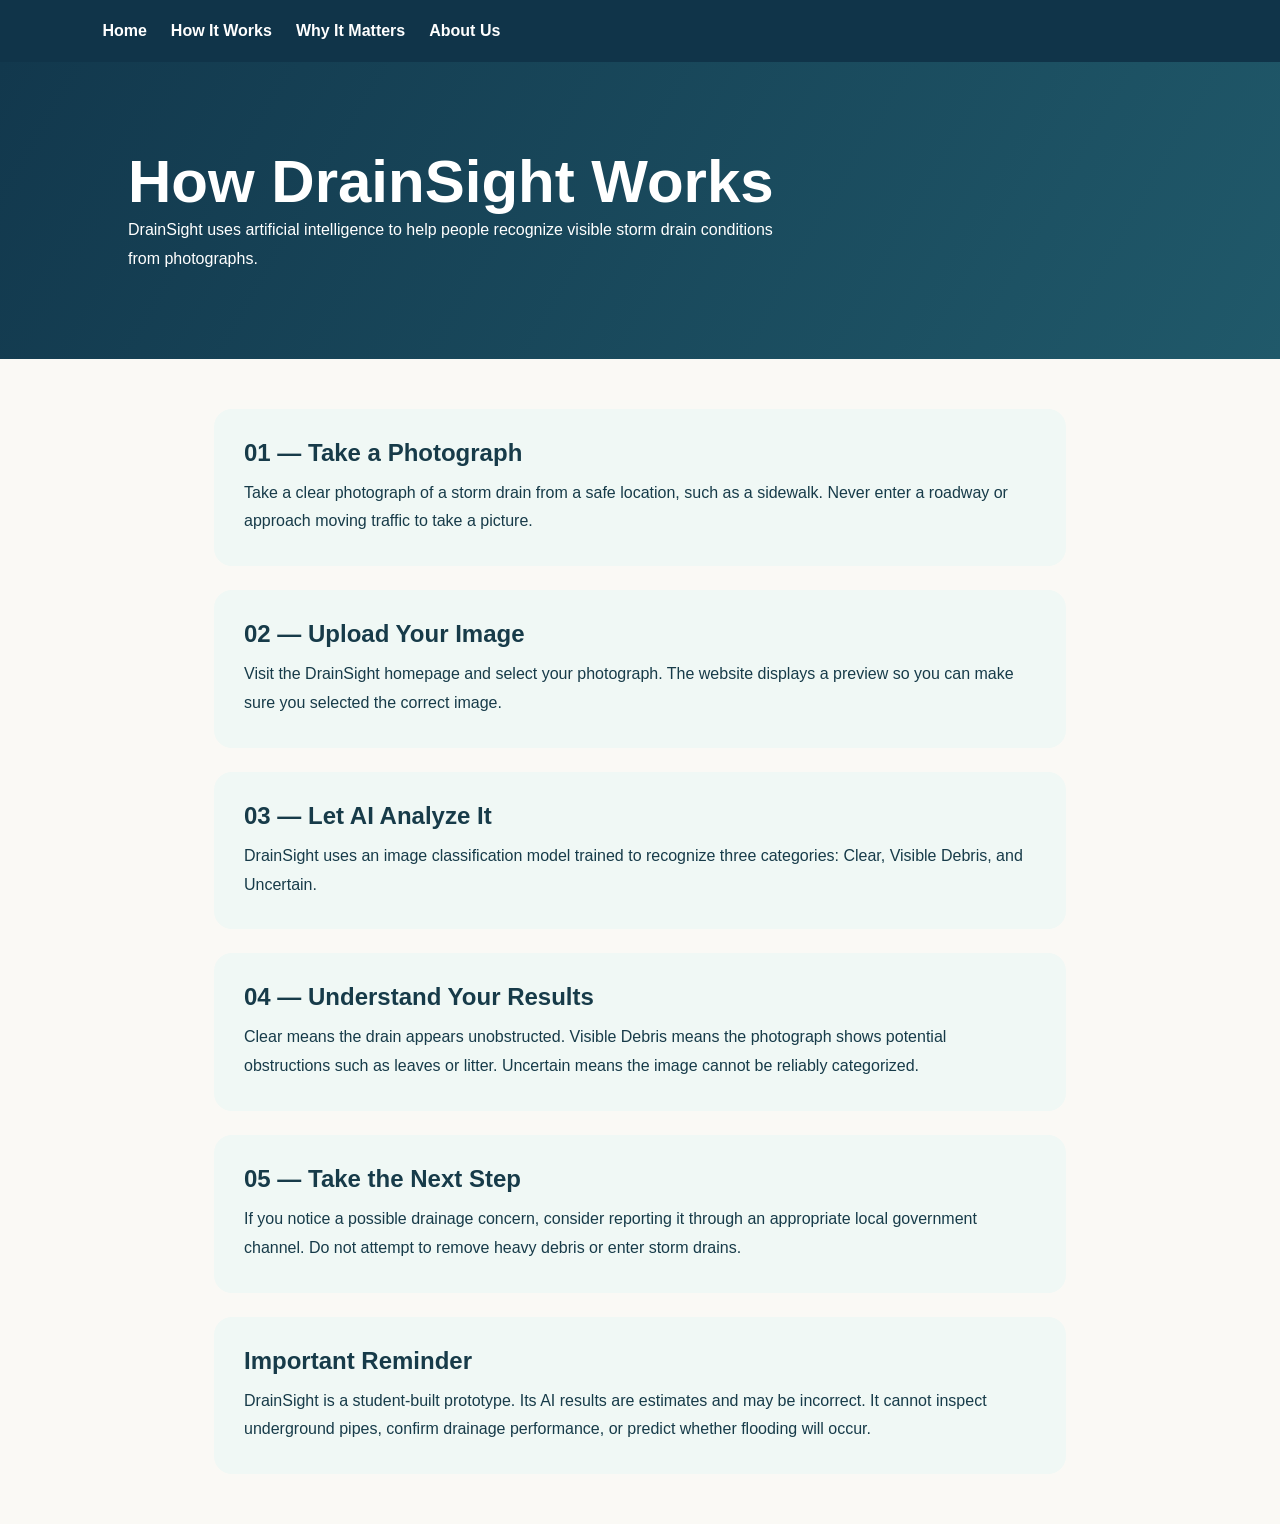
==== how-it-works.html @ e40eb4f8 "Create how-it-works.html" ====
<!DOCTYPE html>
<html lang="en">
<head>
  <meta charset="UTF-8">
  <meta name="viewport" content="width=device-width, initial-scale=1.0">
  <title>How It Works | DrainSight</title>
  <link rel="stylesheet" href="style.css">
  <style>
    .info-nav {
      background: #103449;
      padding: 22px 8%;
      display: flex;
      flex-wrap: wrap;
      gap: 24px;
    }
    .info-nav a {
      color: white;
      text-decoration: none;
      font-weight: 600;
    }
    .info-nav a:hover { color: #80dcc8; }
    .info-hero {
      background: linear-gradient(120deg,#12384d,#20596a);
      color: white;
      padding: 85px 10%;
    }
    .info-hero h1 { font-size: clamp(36px,5vw,60px); }
    .info-hero p { max-width: 650px; line-height: 1.8; }
    .info-content {
      max-width: 900px;
      margin: 50px auto;
      padding: 0 24px;
    }
    .info-card {
      background: #f0f8f5;
      padding: 30px;
      border-radius: 18px;
      margin-bottom: 24px;
      color: #173b49;
    }
    .info-card h2 { margin-bottom: 12px; }
    .info-card p { line-height: 1.8; }
  </style>
</head>
<body>

<nav class="info-nav">
  <a href="index.html">Home</a>
  <a href="how-it-works.html">How It Works</a>
  <a href="why-it-matters.html">Why It Matters</a>
  <a href="about.html">About Us</a>
</nav>

<section class="info-hero">
  <h1>How DrainSight Works</h1>
  <p>
    DrainSight uses artificial intelligence to help people
    recognize visible storm drain conditions from photographs.
  </p>
</section>

<main class="info-content">

  <section class="info-card">
    <h2>01 — Take a Photograph</h2>
    <p>
      Take a clear photograph of a storm drain from a safe
      location, such as a sidewalk. Never enter a roadway
      or approach moving traffic to take a picture.
    </p>
  </section>

  <section class="info-card">
    <h2>02 — Upload Your Image</h2>
    <p>
      Visit the DrainSight homepage and select your photograph.
      The website displays a preview so you can make sure
      you selected the correct image.
    </p>
  </section>

  <section class="info-card">
    <h2>03 — Let AI Analyze It</h2>
    <p>
      DrainSight uses an image classification model trained
      to recognize three categories: Clear, Visible Debris,
      and Uncertain.
    </p>
  </section>

  <section class="info-card">
    <h2>04 — Understand Your Results</h2>
    <p>
      Clear means the drain appears unobstructed.
      Visible Debris means the photograph shows potential
      obstructions such as leaves or litter.
      Uncertain means the image cannot be reliably categorized.
    </p>
  </section>

  <section class="info-card">
    <h2>05 — Take the Next Step</h2>
    <p>
      If you notice a possible drainage concern, consider
      reporting it through an appropriate local government
      channel. Do not attempt to remove heavy debris or
      enter storm drains.
    </p>
  </section>

  <section class="info-card">
    <h2>Important Reminder</h2>
    <p>
      DrainSight is a student-built prototype. Its AI results
      are estimates and may be incorrect. It cannot inspect
      underground pipes, confirm drainage performance,
      or predict whether flooding will occur.
    </p>
  </section>

</main>

</body>
</html>
---- style.css ----
:root {
  --navy: #173b49;
  --ocean: #dcefeb;
  --mint: #a8d9ca;
  --green: #397f70;
  --coral: #e99b82;
  --cream: #faf9f5;
  --white: #ffffff;
  --text: #29434a;
  --muted: #7d9292;
  --border: #e7eeea;
}

* {
  box-sizing: border-box;
  margin: 0;
  padding: 0;
}

html {
  scroll-behavior: smooth;
}

body {
  font-family: "DM Sans", sans-serif;
  background: var(--cream);
  color: var(--text);
}

.topbar {
  height: 88px;
  padding: 0 8%;
  display: flex;
  align-items: center;
  justify-content: space-between;
  background: var(--white);
}

.brand {
  display: flex;
  align-items: center;
  gap: 12px;
  text-decoration: none;
  color: var(--navy);
}

.brand-icon {
  width: 43px;
  height: 43px;
  border-radius: 14px;
  background: var(--ocean);
  display: grid;
  place-items: center;
  font-size: 27px;
  color: var(--green);
}

.brand h1 {
  font-family: "Manrope", sans-serif;
  font-size: 24px;
  font-weight: 800;
  letter-spacing: -1px;
}

.brand h1 span,
.footer-brand span {
  color: var(--coral);
}

.brand p {
  font-size: 9px;
  letter-spacing: 2px;
  color: var(--muted);
  font-weight: 700;
}

.live-status {
  color: var(--green);
  font-size: 10px;
  font-weight: 800;
  letter-spacing: 1.5px;
}

.live-dot {
  display: inline-block;
  width: 8px;
  height: 8px;
  background: #69b995;
  border-radius: 50%;
  margin-right: 6px;
}

.hero {
  background: #e4f1ed;
  padding: 85px 10%;
  min-height: 470px;
  display: flex;
  align-items: center;
  justify-content: space-between;
  overflow: hidden;
  position: relative;
}

.hero-content {
  max-width: 550px;
  z-index: 2;
}

.eyebrow,
.section-tag {
  font-size: 10px;
  font-weight: 800;
  letter-spacing: 2px;
  color: var(--green);
}

.hero h2 {
  font-family: "Manrope", sans-serif;
  font-size: clamp(48px, 6vw, 76px);
  line-height: 1.08;
  letter-spacing: -3px;
  color: var(--navy);
  margin: 22px 0;
}

.hero h2 span {
  color: var(--green);
}

.hero-description {
  max-width: 470px;
  line-height: 1.9;
  font-size: 15px;
  color: #637d7c;
}

.hero-button {
  display: inline-block;
  background: var(--navy);
  color: white;
  text-decoration: none;
  padding: 15px 23px;
  border-radius: 8px;
  font-size: 13px;
  font-weight: 700;
  margin-top: 28px;
  transition: .2s;
}

.hero-button:hover {
  background: var(--green);
  transform: translateY(-2px);
}

.hero-button span {
  margin-left: 15px;
}

.hero-art {
  width: 330px;
  height: 300px;
  position: relative;
  flex-shrink: 0;
  margin-right: 3%;
}

.art-circle {
  position: absolute;
  border-radius: 50%;
}

.circle-one {
  width: 260px;
  height: 260px;
  background: #b8ddd1;
  top: 15px;
  left: 25px;
}

.circle-two {
  width: 170px;
  height: 170px;
  background: #f2c9b9;
  bottom: 0;
  right: 0;
  opacity: .85;
}

.art-card {
  position: absolute;
  background: white;
  border-radius: 22px;
  width: 205px;
  height: 220px;
  top: 35px;
  left: 55px;
  box-shadow: 0 15px 40px #315f5420;
  padding: 25px;
  text-align: center;
  transform: rotate(-5deg);
}

.water-icon {
  font-size: 65px;
  margin-bottom: 14px;
}

.art-label {
  font-size: 10px;
  font-weight: 800;
  letter-spacing: 2px;
  color: var(--navy);
  line-height: 1.6;
}

.art-wave {
  color: var(--green);
  margin-top: 10px;
}

.floating-tag {
  position: absolute;
  bottom: 8px;
  left: 0;
  background: white;
  padding: 12px 15px;
  border-radius: 30px;
  font-size: 10px;
  font-weight: 700;
  box-shadow: 0 5px 20px #315f5415;
}

.intro {
  max-width: 1050px;
  margin: 0 auto;
  padding: 85px 25px;
  display: grid;
  grid-template-columns: 1fr 1fr;
  gap: 65px;
  align-items: center;
}

.intro h2,
.section-heading h2 {
  font-family: "Manrope", sans-serif;
  color: var(--navy);
  font-size: 32px;
  letter-spacing: -1px;
  line-height: 1.3;
  margin-top: 12px;
}

.intro > p {
  color: #758988;
  font-size: 14px;
  line-height: 2;
}

.scanner-section,
.log-section {
  max-width: 1100px;
  padding: 65px 25px;
  margin: auto;
}

.section-heading {
  display: flex;
  justify-content: space-between;
  align-items: center;
  margin-bottom: 30px;
  gap: 20px;
}

.section-heading p {
  color: var(--muted);
  margin-top: 9px;
  font-size: 13px;
  line-height: 1.7;
}

.scanner-badge,
.log-count {
  background: var(--ocean);
  color: var(--green);
  padding: 10px 15px;
  border-radius: 30px;
  font-size: 10px;
  font-weight: 800;
  letter-spacing: 1px;
  white-space: nowrap;
}

.dashboard {
  display: grid;
  grid-template-columns: 1fr 1fr;
  gap: 22px;
}

.panel {
  background: var(--white);
  border: 1px solid var(--border);
  border-radius: 16px;
  padding: 30px;
  box-shadow: 0 8px 30px #244b4410;
}

.panel-heading {
  display: flex;
  align-items: center;
  gap: 12px;
  margin-bottom: 15px;
}

.panel-heading h3 {
  font-family: "Manrope", sans-serif;
  font-size: 17px;
  color: var(--navy);
}

.number {
  color: var(--green);
  background: var(--ocean);
  width: 34px;
  height: 34px;
  display: grid;
  place-items: center;
  border-radius: 10px;
  font-size: 12px;
  font-weight: 800;
}

.muted {
  font-size: 13px;
  color: var(--muted);
  margin-bottom: 20px;
  line-height: 1.7;
}

.upload-box {
  min-height: 175px;
  background: #f4f9f6;
  border: 2px dashed #b5d8cd;
  border-radius: 12px;
  display: flex;
  align-items: center;
  justify-content: center;
  flex-direction: column;
  gap: 9px;
  cursor: pointer;
  transition: .2s;
  color: var(--navy);
}

.upload-box:hover {
  background: var(--ocean);
  border-color: var(--green);
}

.upload-symbol {
  width: 43px;
  height: 43px;
  background: var(--white);
  border-radius: 13px;
  display: grid;
  place-items: center;
  font-size: 25px;
  color: var(--green);
}

.upload-box strong {
  font-size: 13px;
}

.upload-box span,
.upload-box small {
  color: var(--muted);
  font-size: 11px;
}

#preview {
  display: none;
  width: 100%;
  max-height: 250px;
  object-fit: contain;
  margin-top: 18px;
  border-radius: 12px;
  background: #f4f9f6;
}

.field-label {
  display: block;
  font-size: 10px;
  font-weight: 800;
  letter-spacing: 1.2px;
  color: var(--green);
  margin-top: 23px;
  margin-bottom: 9px;
}

#location {
  width: 100%;
  padding: 14px;
  border: 1px solid var(--border);
  background: #fcfdfb;
  border-radius: 9px;
  outline: none;
  font-family: inherit;
  color: var(--navy);
}

#location:focus {
  border-color: var(--green);
}

button {
  width: 100%;
  background: var(--green);
  color: white;
  border: none;
  padding: 16px;
  border-radius: 9px;
  font-family: inherit;
  font-weight: 700;
  font-size: 13px;
  cursor: pointer;
  margin-top: 16px;
  transition: .2s;
}

button:hover {
  background: var(--navy);
  transform: translateY(-1px);
}

button span {
  margin-left: 10px;
}

.privacy-note {
  text-align: center;
  font-size: 10px;
  color: #9aa9a5;
  margin-top: 13px;
}

.result-placeholder {
  min-height: 290px;
  background: #f5f9f6;
  border-radius: 12px;
  display: flex;
  flex-direction: column;
  align-items: center;
  justify-content: center;
  text-align: center;
  padding: 25px;
}

.result-icon {
  width: 65px;
  height: 65px;
  border-radius: 50%;
  background: var(--ocean);
  display: grid;
  place-items: center;
  color: var(--green);
  font-size: 36px;
  margin-bottom: 18px;
}

.result-placeholder h3 {
  font-family: "Manrope", sans-serif;
  color: var(--navy);
  font-size: 17px;
  margin-bottom: 8px;
}

.result-placeholder p {
  font-size: 12px;
  color: var(--muted);
  line-height: 1.7;
}

#scores {
  margin-top: 18px;
}

.score {
  font-size: 12px;
  color: var(--navy);
  margin: 13px 0;
  font-weight: 600;
}

.track {
  height: 9px;
  border-radius: 20px;
  background: #e9efeb;
  overflow: hidden;
  margin-top: 7px;
}

.fill {
  height: 100%;
  background: linear-gradient(90deg, #70bca7, #397f70);
  border-radius: 20px;
}

.recommendation-panel {
  max-width: 1050px;
  margin: 20px auto 80px;
  background: #e8f2ec;
  padding: 35px;
  border-radius: 16px;
  display: flex;
  align-items: flex-start;
  gap: 25px;
}

.recommendation-icon {
  width: 55px;
  height: 55px;
  border-radius: 15px;
  background: white;
  display: grid;
  place-items: center;
  font-size: 25px;
  flex-shrink: 0;
}

.recommendation-panel h2 {
  color: var(--navy);
  font-family: "Manrope", sans-serif;
  font-size: 23px;
  margin: 8px 0;
}

.recommendation-panel p {
  color: #6c8580;
  font-size: 13px;
  line-height: 1.8;
}

.log-panel {
  min-height: 120px;
}

.empty-log {
  display: flex;
  align-items: center;
  gap: 15px;
  color: var(--muted);
  font-size: 13px;
}

.empty-log span {
  font-size: 30px;
  color: var(--green);
}

.report {
  border-bottom: 1px solid var(--border);
  padding: 17px 0;
  font-size: 13px;
  color: var(--navy);
  line-height: 1.7;
}

.mission {
  text-align: center;
  background: var(--navy);
  color: white;
  padding: 75px 20px;
}

.mission > span {
  color: var(--mint);
  font-size: 10px;
  font-weight: 800;
  letter-spacing: 3px;
}

.mission h2 {
  font-family: "Manrope", sans-serif;
  font-size: clamp(30px, 5vw, 45px);
  line-height: 1.3;
  margin: 20px 0;
}

.mission p {
  color: #b8d0ce;
  font-size: 13px;
}

footer {
  text-align: center;
  padding: 35px 15px;
  background: white;
}

.footer-brand {
  color: var(--navy);
  font-family: "Manrope", sans-serif;
  font-size: 24px;
  font-weight: 800;
}

footer p {
  color: var(--muted);
  font-size: 12px;
  margin: 8px 0;
}

footer small {
  color: #9ba9a5;
  font-size: 10px;
}

@media (max-width: 750px) {
  .hero {
    padding: 65px 8%;
  }

  .hero-art {
    display: none;
  }

  .intro,
  .dashboard {
    grid-template-columns: 1fr;
  }

  .intro {
    gap: 20px;
  }

  .section-heading {
    align-items: flex-start;
    flex-direction: column;
  }

  .recommendation-panel {
    margin: 20px;
    padding: 23px;
  }

  .topbar {
    padding: 0 5%;
  }
}

// =====================================
// DRAINSIGHT — AI STORM DRAIN ANALYSIS
// =====================================

// ADD YOUR TEACHABLE MACHINE MODEL URL HERE LATER
const MODEL_URL = "";

let model = null;
let selectedImage = null;
let reportCount = 0;

const photoInput = document.getElementById("photo");
const preview = document.getElementById("preview");
const analyzeButton = document.getElementById("analyze");

// PHOTO UPLOAD

photoInput.addEventListener("change", function(event) {
  const file = event.target.files[0];

  if (!file) return;

  if (!file.type.startsWith("image/")) {
    alert("Please select an image file.");
    return;
  }

  selectedImage = file;

  const reader = new FileReader();

  reader.onload = function(e) {
    preview.onload = function() {
      preview.style.display = "block";
    };

    preview.src = e.target.result;

    document.getElementById("result").innerHTML = `
      <div class="result-icon">✓</div>
      <h3>Image successfully uploaded!</h3>
      <p>Your photograph is ready for analysis.</p>
    `;

    document.getElementById("scores").innerHTML = "";
  };

  reader.readAsDataURL(file);
});

// LOAD THE AI MODEL

async function loadAI() {
  if (!MODEL_URL) {
    throw new Error("Your Teachable Machine model has not been connected yet.");
  }

  model = await tmImage.load(
    MODEL_URL + "model.json",
    MODEL_URL + "metadata.json"
  );
}

// INSPECTION RECOMMENDATIONS

function getRecommendation(className) {
  const name = className.toLowerCase();

  if (name.includes("debris")) {
    return `
      <strong>Possible debris detected.</strong>
      The photograph appears to show visible material
      around the storm drain. Recommend a closer human
      inspection to determine whether drainage is affected.
    `;
  }

  if (name.includes("clear")) {
    return `
      <strong>No obvious visible debris detected.</strong>
      The drain appears relatively clear in this photograph.
      Continue routine monitoring. This image cannot confirm
      that the drain is functioning properly.
    `;
  }

  return `
    <strong>Additional review recommended.</strong>
    The AI could not confidently classify this photograph.
    Try taking another clear photograph or request a human inspection.
  `;
}

// ANALYZE PHOTOGRAPH

analyzeButton.addEventListener("click", async function() {

  if (!selectedImage) {
    alert("Please upload a storm drain photograph first!");
    return;
  }

  if (!preview.complete || !preview.naturalWidth) {
    alert("Please wait for your photograph to finish loading.");
    return;
  }

  if (!MODEL_URL) {
    document.getElementById("result").innerHTML = `
      <div class="result-icon">✧</div>
      <h3>Photograph received!</h3>
      <p>Your AI model still needs to be connected.</p>
    `;

    document.getElementById("recommendation").innerHTML = `
      <p>Your photograph is ready. Connect the Teachable Machine model to activate AI analysis.</p>
    `;

    return;
  }

  try {
    analyzeButton.disabled = true;
    analyzeButton.textContent = "ANALYZING...";

    if (!model) {
      await loadAI();
    }

    const predictions = await model.predict(preview);

    predictions.sort((a, b) =>
      b.probability - a.probability
    );

    const best = predictions[0];

    const confidence =
      (best.probability * 100).toFixed(1);

    const className = best.className;

    // DISPLAY MAIN RESULT

    document.getElementById("result").innerHTML = `
      <div class="result-icon">✧</div>
      <h3>${className}</h3>
      <p>${confidence}% model confidence</p>
    `;

    // DISPLAY ALL CLASS CONFIDENCE SCORES

    document.getElementById("scores").innerHTML =
      predictions.map(p => `
        <div class="score">
          <div>${p.className}: ${(p.probability * 100).toFixed(1)}%</div>
          <div class="track">
            <div class="fill"
              style="width:${p.probability * 100}%">
            </div>
          </div>
        </div>
      `).join("");

    // DISPLAY RECOMMENDATION

    document.getElementById("recommendation").innerHTML =
      `<p>${getRecommendation(className)}</p>`;

    // ADD OBSERVATION TO LOG

    const location =
      document.getElementById("location").value.trim()
      || "Location not provided";

    const report = document.createElement("div");

    report.className = "report";

    report.textContent =
      `${location} | ${className} | ${confidence}% confidence`;

    const reports = document.getElementById("reports");

    if (reportCount === 0) {
      reports.innerHTML = "";
    }

    reports.prepend(report);

    reportCount++;

    document.getElementById("report-count").textContent =
      `${reportCount} REPORT${reportCount === 1 ? "" : "S"}`;

  } catch (error) {

    document.getElementById("result").innerHTML = `
      <div class="result-icon">!</div>
      <h3>Analysis unsuccessful</h3>
      <p>${error.message}</p>
    `;

  } finally {
    analyzeButton.disabled = false;
    analyzeButton.innerHTML =
      'Analyze photograph <span>→</span>';
  }
});
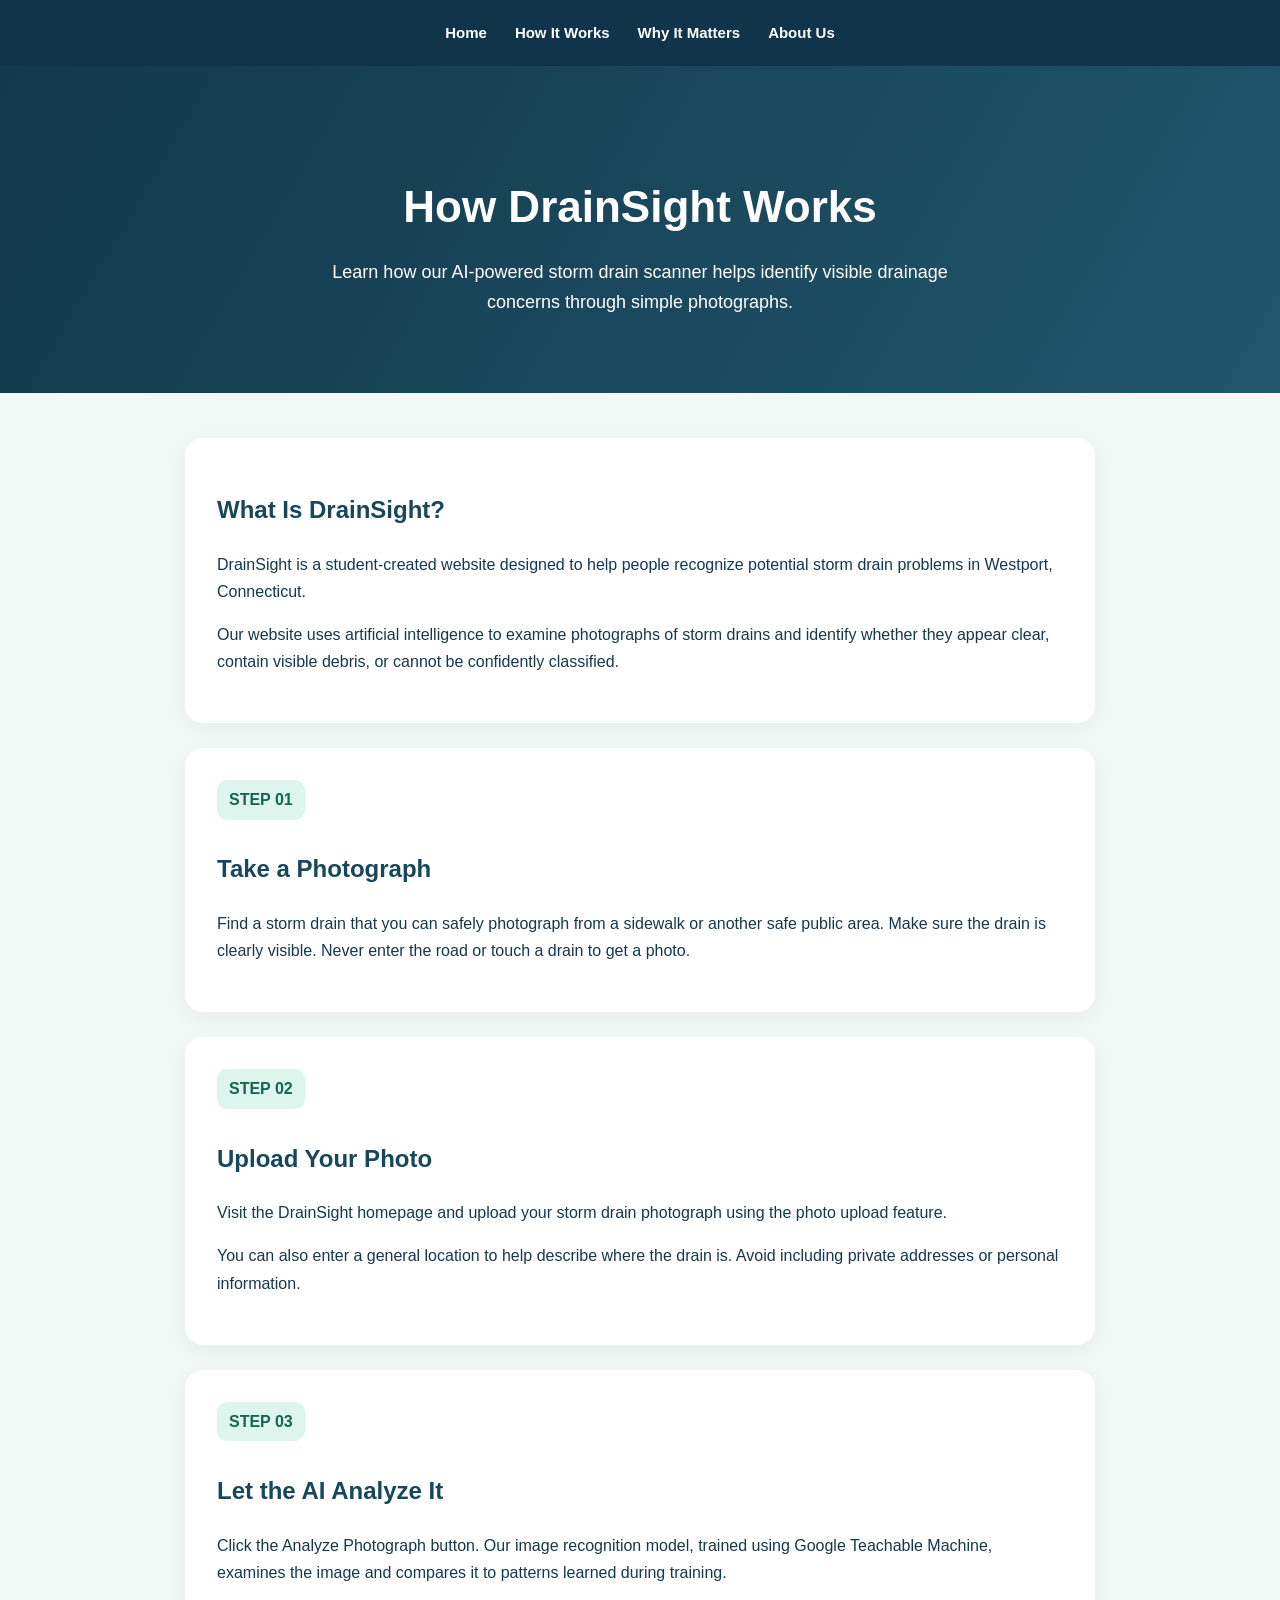
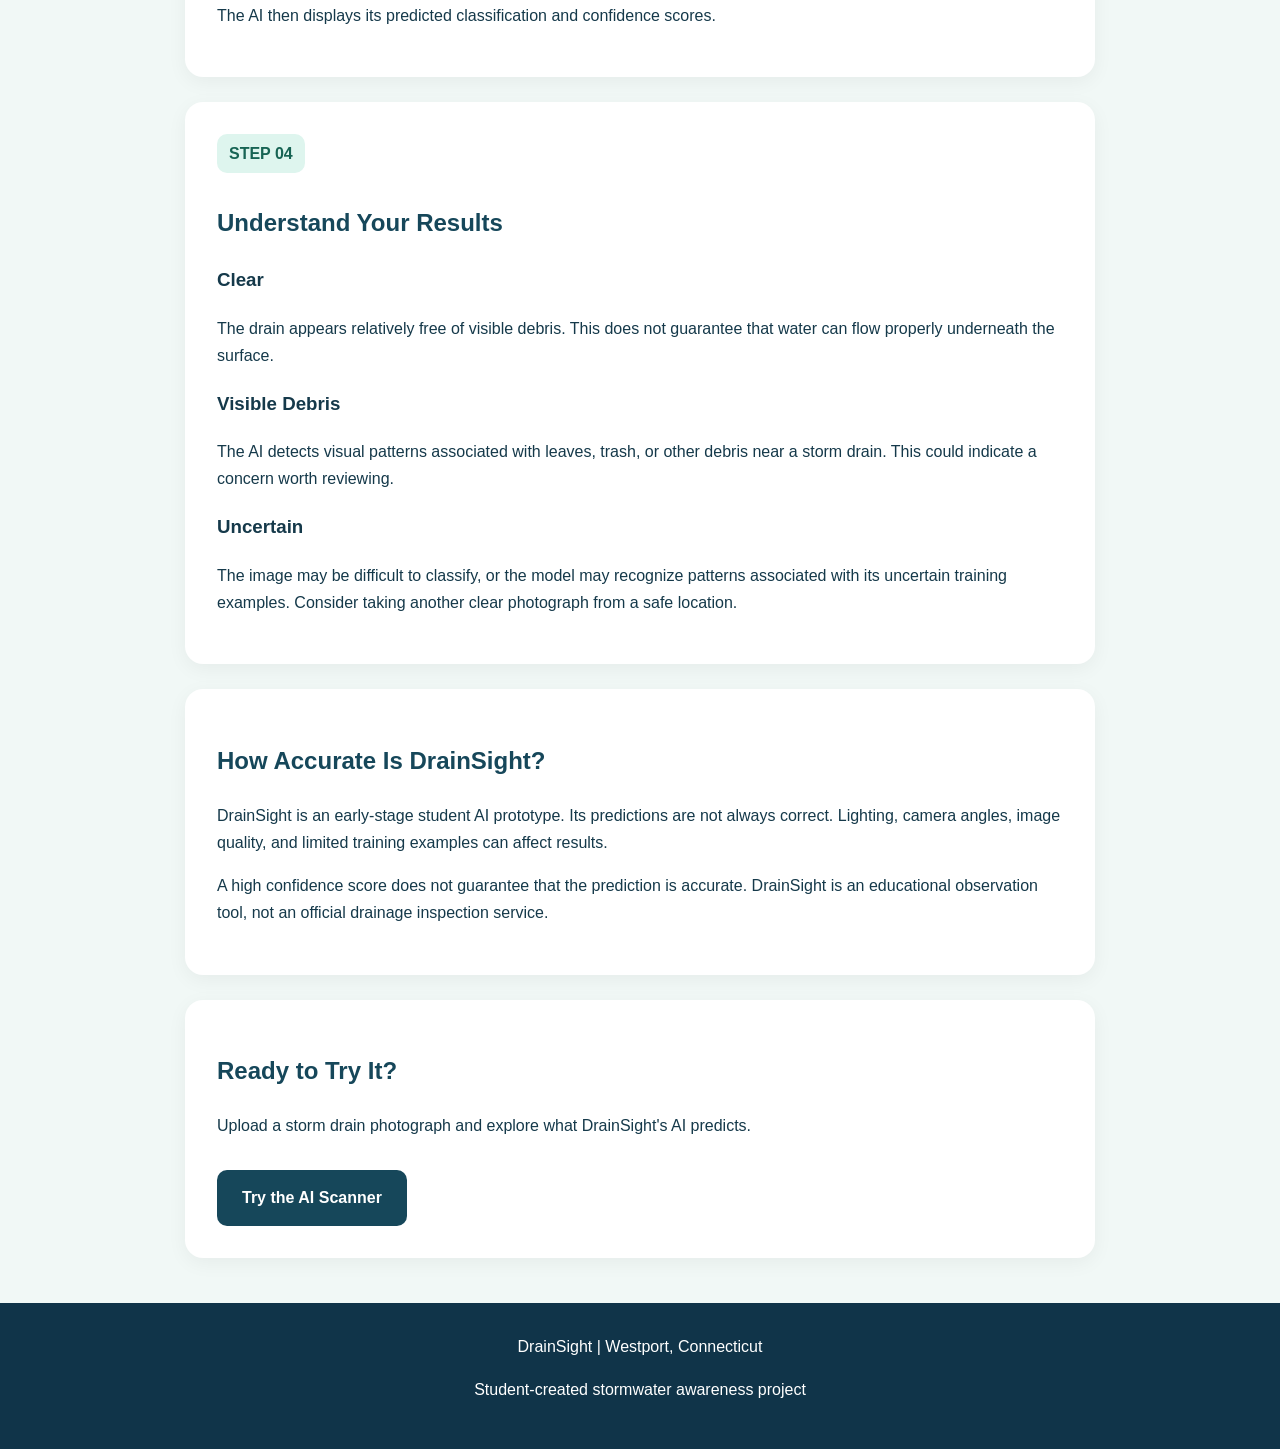
==== commit bc42f8fd: "Update how-it-works.html" ====
--- a/how-it-works.html
+++ b/how-it-works.html
@@ -5,121 +5,248 @@
   <meta charset="UTF-8">
   <meta name="viewport" content="width=device-width, initial-scale=1.0">
   <title>How It Works | DrainSight</title>
-  <link rel="stylesheet" href="style.css">
   <style>
-    .info-nav {
+    * {
+      box-sizing: border-box;
+    }
+
+    body {
+      margin: 0;
+      font-family: Arial, sans-serif;
+      background: #f1f8f6;
+      color: #15394a;
+      line-height: 1.7;
+    }
+
+    nav {
       background: #103449;
-      padding: 22px 8%;
+      padding: 20px;
       display: flex;
+      justify-content: center;
       flex-wrap: wrap;
-      gap: 24px;
-    }
-    .info-nav a {
+      gap: 28px;
+    }
+
+    nav a {
       color: white;
       text-decoration: none;
-      font-weight: 600;
-    }
-    .info-nav a:hover { color: #80dcc8; }
-    .info-hero {
-      background: linear-gradient(120deg,#12384d,#20596a);
-      color: white;
-      padding: 85px 10%;
-    }
-    .info-hero h1 { font-size: clamp(36px,5vw,60px); }
-    .info-hero p { max-width: 650px; line-height: 1.8; }
-    .info-content {
-      max-width: 900px;
-      margin: 50px auto;
-      padding: 0 24px;
-    }
-    .info-card {
-      background: #f0f8f5;
+      font-weight: bold;
+      font-size: 15px;
+    }
+
+    nav a:hover {
+      color: #78dfca;
+    }
+
+    header {
+      background: linear-gradient(120deg, #12384c, #21566a);
+      color: white;
+      text-align: center;
+      padding: 75px 20px;
+    }
+
+    header h1 {
+      font-size: 44px;
+      margin-bottom: 12px;
+    }
+
+    header p {
+      max-width: 650px;
+      margin: auto;
+      font-size: 18px;
+    }
+
+    main {
+      max-width: 950px;
+      margin: 45px auto;
+      padding: 0 20px;
+    }
+
+    .card {
+      background: white;
+      border-radius: 18px;
+      padding: 32px;
+      margin-bottom: 25px;
+      box-shadow: 0 5px 20px rgba(0,0,0,0.05);
+    }
+
+    h2 {
+      color: #16475a;
+    }
+
+    .number {
+      display: inline-block;
+      background: #def5ee;
+      color: #176454;
+      border-radius: 10px;
+      padding: 6px 12px;
+      font-weight: bold;
+      margin-bottom: 10px;
+    }
+
+    .button {
+      display: inline-block;
+      background: #16475a;
+      color: white;
+      padding: 14px 25px;
+      border-radius: 10px;
+      text-decoration: none;
+      font-weight: bold;
+      margin-top: 15px;
+    }
+
+    .button:hover {
+      background: #257783;
+    }
+
+    footer {
+      text-align: center;
       padding: 30px;
-      border-radius: 18px;
-      margin-bottom: 24px;
-      color: #173b49;
-    }
-    .info-card h2 { margin-bottom: 12px; }
-    .info-card p { line-height: 1.8; }
+      background: #103449;
+      color: white;
+    }
   </style>
 </head>
+
 <body>
 
-<nav class="info-nav">
-  <a href="index.html">Home</a>
-  <a href="how-it-works.html">How It Works</a>
-  <a href="why-it-matters.html">Why It Matters</a>
-  <a href="about.html">About Us</a>
-</nav>
-
-<section class="info-hero">
-  <h1>How DrainSight Works</h1>
-  <p>
-    DrainSight uses artificial intelligence to help people
-    recognize visible storm drain conditions from photographs.
-  </p>
-</section>
-
-<main class="info-content">
-
-  <section class="info-card">
-    <h2>01 — Take a Photograph</h2>
+  <!-- Navigation menu -->
+  <nav>
+    <a href="./index.html">Home</a>
+    <a href="./how-it-works.html">How It Works</a>
+    <a href="./why-it-matters.html">Why It Matters</a>
+    <a href="./about.html">About Us</a>
+  </nav>
+
+  <header>
+    <h1>How DrainSight Works</h1>
     <p>
-      Take a clear photograph of a storm drain from a safe
-      location, such as a sidewalk. Never enter a roadway
-      or approach moving traffic to take a picture.
+      Learn how our AI-powered storm drain scanner
+      helps identify visible drainage concerns
+      through simple photographs.
     </p>
-  </section>
-
-  <section class="info-card">
-    <h2>02 — Upload Your Image</h2>
-    <p>
-      Visit the DrainSight homepage and select your photograph.
-      The website displays a preview so you can make sure
-      you selected the correct image.
-    </p>
-  </section>
-
-  <section class="info-card">
-    <h2>03 — Let AI Analyze It</h2>
-    <p>
-      DrainSight uses an image classification model trained
-      to recognize three categories: Clear, Visible Debris,
-      and Uncertain.
-    </p>
-  </section>
-
-  <section class="info-card">
-    <h2>04 — Understand Your Results</h2>
-    <p>
-      Clear means the drain appears unobstructed.
-      Visible Debris means the photograph shows potential
-      obstructions such as leaves or litter.
-      Uncertain means the image cannot be reliably categorized.
-    </p>
-  </section>
-
-  <section class="info-card">
-    <h2>05 — Take the Next Step</h2>
-    <p>
-      If you notice a possible drainage concern, consider
-      reporting it through an appropriate local government
-      channel. Do not attempt to remove heavy debris or
-      enter storm drains.
-    </p>
-  </section>
-
-  <section class="info-card">
-    <h2>Important Reminder</h2>
-    <p>
-      DrainSight is a student-built prototype. Its AI results
-      are estimates and may be incorrect. It cannot inspect
-      underground pipes, confirm drainage performance,
-      or predict whether flooding will occur.
-    </p>
-  </section>
-
-</main>
+  </header>
+
+  <main>
+
+    <section class="card">
+      <h2>What Is DrainSight?</h2>
+      <p>
+        DrainSight is a student-created website designed
+        to help people recognize potential storm drain
+        problems in Westport, Connecticut.
+      </p>
+      <p>
+        Our website uses artificial intelligence to examine
+        photographs of storm drains and identify whether
+        they appear clear, contain visible debris,
+        or cannot be confidently classified.
+      </p>
+    </section>
+
+    <section class="card">
+      <span class="number">STEP 01</span>
+      <h2>Take a Photograph</h2>
+      <p>
+        Find a storm drain that you can safely photograph
+        from a sidewalk or another safe public area.
+        Make sure the drain is clearly visible.
+        Never enter the road or touch a drain to get a photo.
+      </p>
+    </section>
+
+    <section class="card">
+      <span class="number">STEP 02</span>
+      <h2>Upload Your Photo</h2>
+      <p>
+        Visit the DrainSight homepage and upload
+        your storm drain photograph using the
+        photo upload feature.
+      </p>
+      <p>
+        You can also enter a general location
+        to help describe where the drain is.
+        Avoid including private addresses or
+        personal information.
+      </p>
+    </section>
+
+    <section class="card">
+      <span class="number">STEP 03</span>
+      <h2>Let the AI Analyze It</h2>
+      <p>
+        Click the Analyze Photograph button.
+        Our image recognition model, trained using
+        Google Teachable Machine, examines the image
+        and compares it to patterns learned during training.
+      </p>
+      <p>
+        The AI then displays its predicted classification
+        and confidence scores.
+      </p>
+    </section>
+
+    <section class="card">
+      <span class="number">STEP 04</span>
+      <h2>Understand Your Results</h2>
+
+      <h3>Clear</h3>
+      <p>
+        The drain appears relatively free of visible debris.
+        This does not guarantee that water can flow
+        properly underneath the surface.
+      </p>
+
+      <h3>Visible Debris</h3>
+      <p>
+        The AI detects visual patterns associated with
+        leaves, trash, or other debris near a storm drain.
+        This could indicate a concern worth reviewing.
+      </p>
+
+      <h3>Uncertain</h3>
+      <p>
+        The image may be difficult to classify,
+        or the model may recognize patterns associated
+        with its uncertain training examples.
+        Consider taking another clear photograph
+        from a safe location.
+      </p>
+    </section>
+
+    <section class="card">
+      <h2>How Accurate Is DrainSight?</h2>
+      <p>
+        DrainSight is an early-stage student AI prototype.
+        Its predictions are not always correct.
+        Lighting, camera angles, image quality,
+        and limited training examples can affect results.
+      </p>
+      <p>
+        A high confidence score does not guarantee
+        that the prediction is accurate.
+        DrainSight is an educational observation tool,
+        not an official drainage inspection service.
+      </p>
+    </section>
+
+    <section class="card">
+      <h2>Ready to Try It?</h2>
+      <p>
+        Upload a storm drain photograph and explore
+        what DrainSight's AI predicts.
+      </p>
+      <a class="button" href="./index.html">
+        Try the AI Scanner
+      </a>
+    </section>
+
+  </main>
+
+  <footer>
+    DrainSight | Westport, Connecticut
+    <p>Student-created stormwater awareness project</p>
+  </footer>
 
 </body>
 </html>
